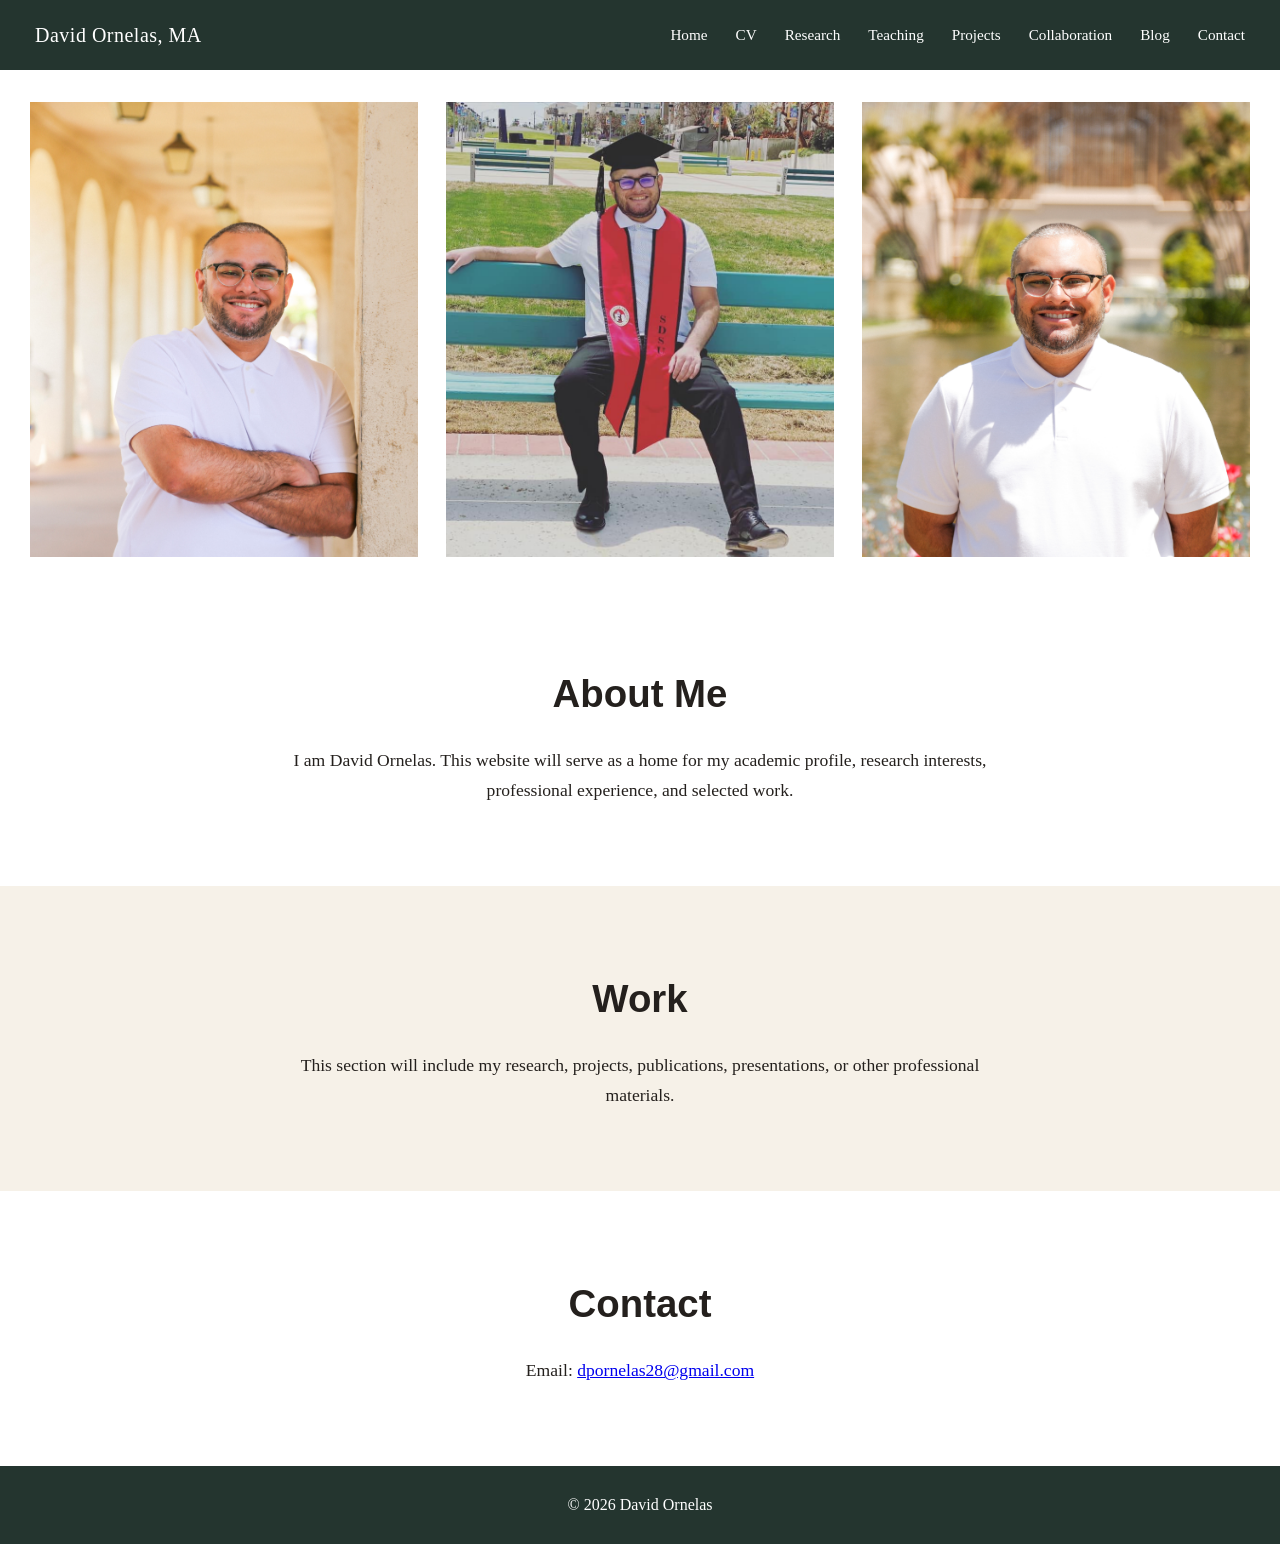
==== index.html @ c6db4a96 "Update stylesheet version in index.html" ====
<!DOCTYPE html>
<html lang="en">
<head>
  <meta charset="UTF-8" />
  <meta name="viewport" content="width=device-width, initial-scale=1.0" />
  <title>David Ornelas</title>
  <link rel="stylesheet" href="style.css?v=15" />
</head>
<body>

  <header class="navbar">
    <div class="name">David Ornelas, MA</div>

    <nav>
      <a href="index.html">Home</a>
      <a href="cv.html">CV</a>
      <a href="#research">Research</a>
      <a href="#work">Teaching</a>
      <a href="#projects">Projects</a>
      <a href="#collaboration">Collaboration</a>
      <a href="#blog">Blog</a>
      <a href="#contact">Contact</a>
    </nav>
  </header>

  <section class="photo-strip">
    <img src="26-IMG_0224.jpg" alt="Photo of David Ornelas">
    <img src="2nd%20pic.jpg" alt="Second photo">
    <img src="3rd%20pic.jpg" alt="Third photo">
  </section>

  <section id="about" class="section">
    <h2>About Me</h2>
    <p>
      I am David Ornelas. This website will serve as a home for my academic
      profile, research interests, professional experience, and selected work.
    </p>
  </section>

  <section id="work" class="section light">
    <h2>Work</h2>
    <p>
      This section will include my research, projects, publications,
      presentations, or other professional materials.
    </p>
  </section>

  <section id="contact" class="section">
    <h2>Contact</h2>
    <p>
      Email: <a href="mailto:dpornelas28@gmail.com">dpornelas28@gmail.com</a>
    </p>
  </section>

  <footer>
    <p>© 2026 David Ornelas</p>
  </footer>

</body>
</html>
---- style.css ----
* {
  margin: 0;
  padding: 0;
  box-sizing: border-box;
}

body {
  font-family: Georgia, "Times New Roman", serif;
  color: #24201d;
  background: #ffffff;
  line-height: 1.7;
}

.navbar {
  background: #24352f;
  color: white;
  height: 70px;
  display: flex;
  align-items: center;
  justify-content: space-between;
  padding: 0 55px;
}

.name {
  font-size: 1.4rem;
  letter-spacing: 1px;
}

nav a {
  color: white;
  text-decoration: none;
  margin-left: 35px;
  font-size: 1rem;
}

.hero {
  display: grid;
  grid-template-columns: 45% 55%;
  min-height: 620px;
  background: #f6f1e8;
}

.photo-box {
  display: flex;
  align-items: center;
  justify-content: center;
  padding: 60px;
}

.photo-box img {
  width: 100%;
  max-width: 420px;
  height: 520px;
  object-fit: cover;
  object-position: center;
  box-shadow: 0 15px 40px rgba(0,0,0,0.18);
}

.intro {
  display: flex;
  flex-direction: column;
  justify-content: center;
  padding: 70px;
}

.intro h1 {
  font-family: Arial, Helvetica, sans-serif;
  font-size: 4rem;
  line-height: 1.1;
  margin-bottom: 10px;
}

.intro h2 {
  font-size: 1.7rem;
  font-weight: normal;
  margin-bottom: 25px;
  color: #6f7f68;
}

.intro p {
  max-width: 560px;
  font-size: 1.1rem;
  margin-bottom: 30px;
}

.button {
  display: inline-block;
  width: fit-content;
  padding: 12px 28px;
  border: 1px solid #6f7f68;
  color: #6f7f68;
  text-decoration: none;
  background: transparent;
}

.button:hover {
  background: #6f7f68;
  color: white;
}

.section {
  padding: 80px 15%;
  text-align: center;
}

.section h2 {
  font-family: Arial, Helvetica, sans-serif;
  font-size: 2.4rem;
  margin-bottom: 20px;
}

.section p {
  max-width: 750px;
  margin: 0 auto;
  font-size: 1.1rem;
}

.light {
  background: #f6f1e8;
}

footer {
  background: #24352f;
  color: white;
  text-align: center;
  padding: 25px;
}

@media (max-width: 850px) {
  .navbar {
    height: auto;
    flex-direction: column;
    padding: 20px;
    gap: 12px;
  }

  nav a {
    margin: 0 10px;
  }

  .hero {
    grid-template-columns: 1fr;
  }

  .photo-box {
    padding: 40px 25px 10px;
  }

  .photo-box img {
    height: 430px;
  }

  .intro {
    padding: 40px 30px 70px;
    text-align: center;
    align-items: center;
  }

  .intro h1 {
    font-size: 2.8rem;
  }
}

/* Updated color palette */
.navbar,
footer {
  background: #24352f;
}

body {
  color: #24201d;
  background: #ffffff;
}

.hero,
.light {
  background: #f6f1e8;
}

.intro h2 {
  color: #6f7f68;
}

.button {
  border-color: #6f7f68;
  color: #6f7f68;
}

.button:hover {
  background: #6f7f68;
  color: white;
}

.cv-page {
  background: #f6f1e8;
  min-height: 100vh;
  padding: 80px 15%;
}

.cv-page h1 {
  font-family: Arial, Helvetica, sans-serif;
  font-size: 3rem;
  text-align: center;
  margin-bottom: 50px;
  color: #24201d;
}

.cv-block {
  max-width: 850px;
  margin: 0 auto 45px;
  text-align: left;
}

.cv-block h2 {
  font-family: Arial, Helvetica, sans-serif;
  font-size: 1.6rem;
  margin-bottom: 12px;
  color: #24352f;
}

.cv-block p {
  font-size: 1.1rem;
}

.course-list {
  margin-left: 25px;
  line-height: 1.9;
  font-size: 1.05rem;
}

/* CV page layout */

.cv-site-page {
  background: #e6e6e6;
  padding: 14px 0 45px;
  min-height: 100vh;
}

.cv-content-card {
  background: #ffffff;
  max-width: 1120px;
  margin: 0 auto;
  color: #333333;
  font-family: Arial, Helvetica, sans-serif;
}

.cv-page-title {
  background: #f7f7f7;
  color: #5a5a5a;
  font-size: 1.7rem;
  padding: 24px 22px;
  font-family: Georgia, "Times New Roman", serif;
}

.cv-section-block {
  padding: 24px 22px;
  text-align: left;
}

.cv-section-block h1 {
  font-family: Georgia, "Times New Roman", serif;
  font-size: 1.8rem;
  color: #444444;
  margin-bottom: 20px;
}

.cv-section-block h2 {
  font-size: 1rem;
  color: #333333;
  margin: 24px 0 16px;
  font-weight: bold;
}

.cv-section-block p {
  font-size: 1rem;
  line-height: 1.65;
  margin-bottom: 22px;
}

.cv-section-block a {
  color: red;
  text-decoration: none;
}

.cv-section-block a:hover {
  text-decoration: underline;
}

.orcid-line {
  margin-top: 24px;
}

.cv-divider {
  border: none;
  border-top: 2px solid #777777;
  margin: 0 22px;
}

.cv-embed-box {
  width: 100%;
  height: 610px;
  background: #222222;
  margin-top: 20px;
  overflow: hidden;
}

.cv-embed-box iframe {
  width: 100%;
  height: 100%;
  border: none;
  background: white;
}

.course-heading {
  margin-top: 26px;
  margin-bottom: 18px;
}

.cv-course-list {
  list-style-type: square;
  margin-left: 22px;
  margin-bottom: 28px;
  padding-left: 14px;
}

.cv-course-list li {
  font-size: 1rem;
  line-height: 1.55;
  margin-bottom: 4px;
}

/* Mobile CV page */

@media (max-width: 850px) {
  .cv-site-page {
    padding: 0;
  }

  .cv-content-card {
    width: 100%;
  }

  .cv-page-title {
    font-size: 1.5rem;
  }

  .cv-section-block {
    padding: 22px 18px;
  }

  .cv-embed-box {
    height: 480px;
  }
}

/* Make CV page font match navigation style */

.cv-site-page,
.cv-content-card,
.cv-page-title,
.cv-section-block,
.cv-section-block h1,
.cv-section-block h2,
.cv-section-block p,
.cv-course-list,
.cv-course-list li {
  font-family: Georgia, "Times New Roman", serif;
}

/* Zoom out embedded CV */

.cv-embed-box {
  height: 750px;
  overflow: hidden;
  background: #ffffff;
}

.cv-embed-box iframe {
  width: 125%;
  height: 125%;
  transform: scale(0.8);
  transform-origin: top left;
  border: none;
}

/* Final CV color override: match green and white navigation */

.cv-site-page {
  background: #ffffff !important;
}

.cv-content-card {
  background: #ffffff !important;
  color: #24201d !important;
}

.cv-page-title {
  background: #24352f !important;
  color: #ffffff !important;
}

.cv-section-block {
  background: #ffffff !important;
}

.cv-section-block h1,
.cv-section-block h2 {
  color: #24352f !important;
}

.cv-section-block p,
.cv-course-list li {
  color: #24201d !important;
}

.cv-divider {
  border-top: 2px solid #24352f !important;
}

.cv-section-block a {
  color: #24352f !important;
  font-weight: bold;
  text-decoration: none;
}

.cv-section-block a:hover {
  color: #6f7f68 !important;
  text-decoration: underline;
}

.cv-embed-box {
  background: #ffffff !important;
}

/* Shorten navigation bar spacing */

.navbar {
  padding: 0 35px;
}

.name {
  font-size: 1.25rem;
  letter-spacing: 0.5px;
}

nav a {
  margin-left: 24px;
  font-size: 0.95rem;
}

/* Three-image photo strip on homepage */

.photo-strip {
  display: grid;
  grid-template-columns: repeat(3, 1fr);
  gap: 28px;
  padding: 32px 30px 24px;
  background: #ffffff;
}

.photo-strip img {
  width: 100%;
  height: 455px;
  object-fit: cover;
  object-position: center;
  display: block;
}

@media (max-width: 850px) {
  .photo-strip {
    grid-template-columns: 1fr;
    padding: 20px;
  }

  .photo-strip img {
    height: 360px;
  }
}
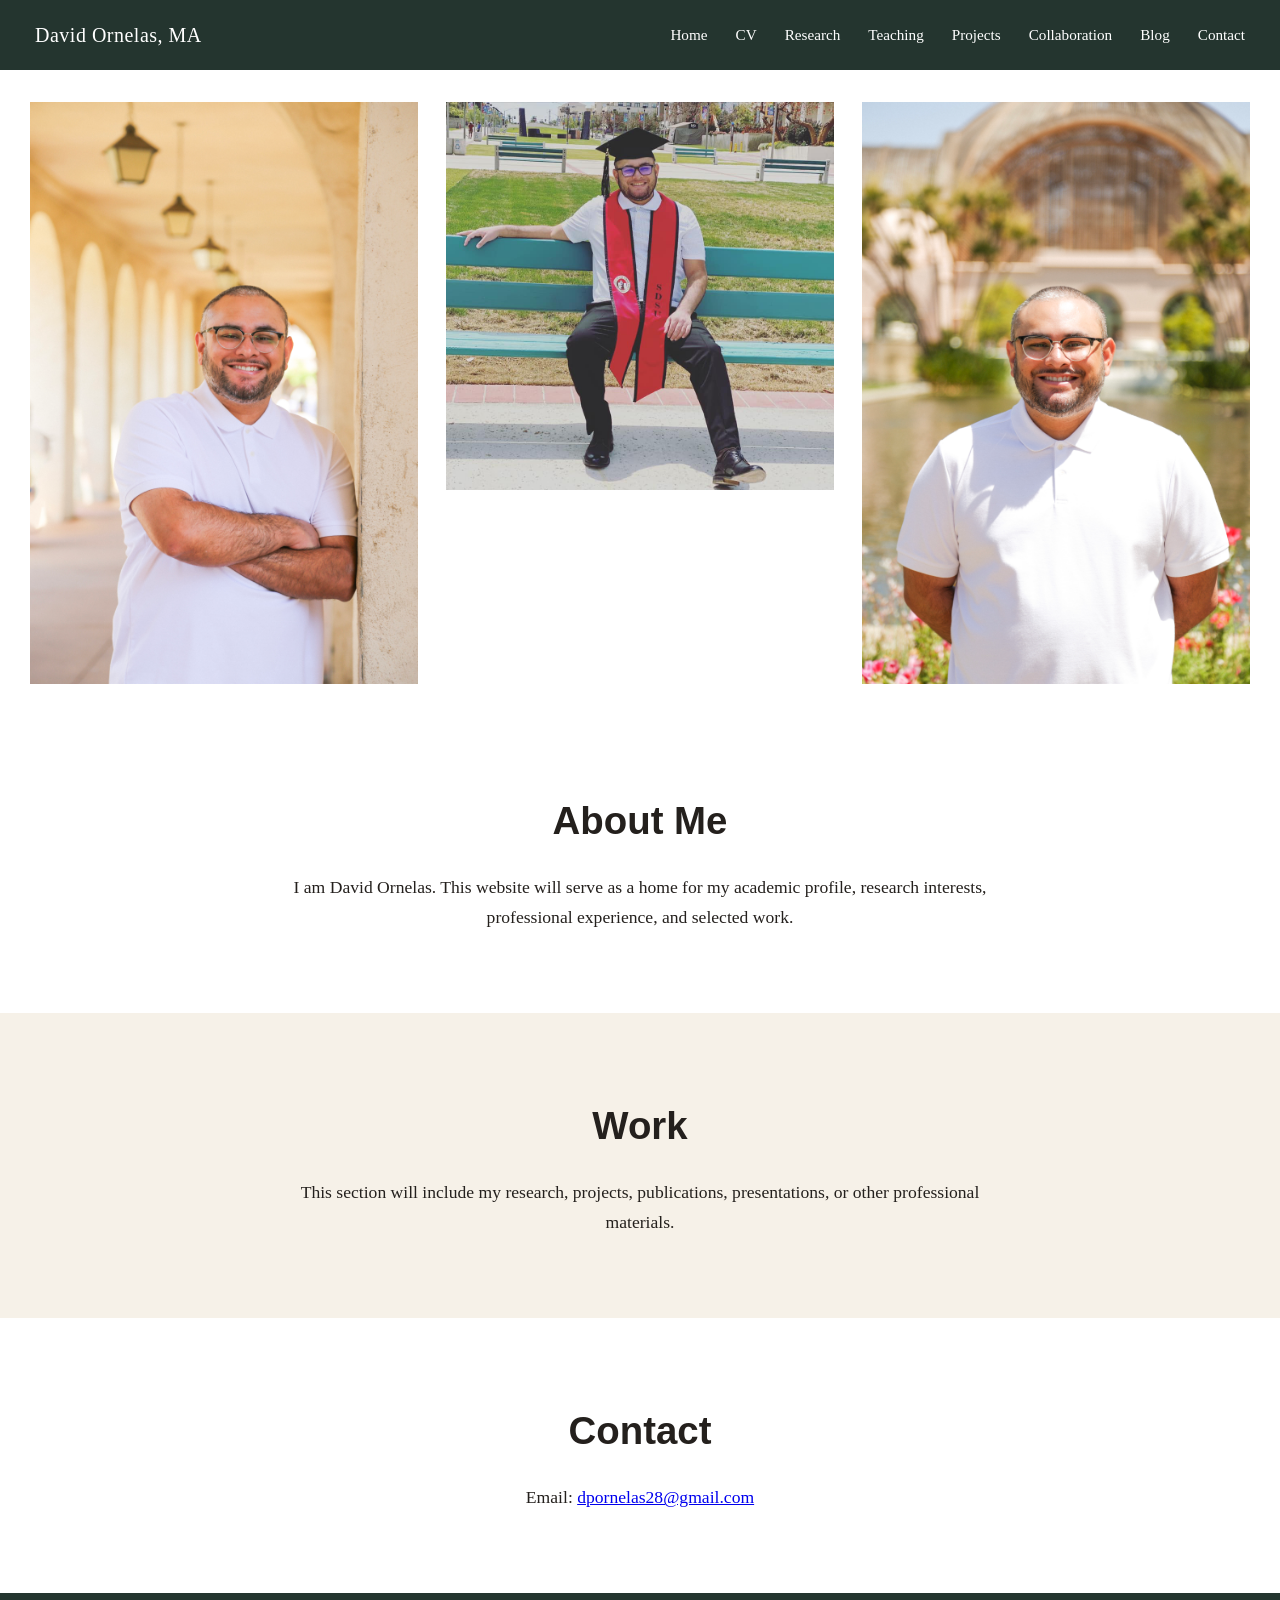
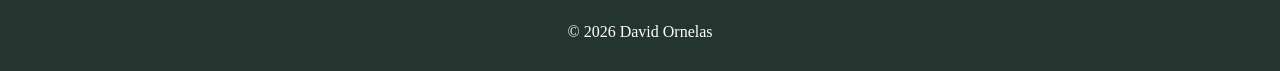
==== commit 96b2de60: "Update index.html" ====
--- a/index.html
+++ b/index.html
@@ -4,7 +4,7 @@
   <meta charset="UTF-8" />
   <meta name="viewport" content="width=device-width, initial-scale=1.0" />
   <title>David Ornelas</title>
-  <link rel="stylesheet" href="style.css?v=15" />
+  <link rel="stylesheet" href="style.css?v=16" />
 </head>
 <body>
 
--- a/style.css
+++ b/style.css
@@ -461,9 +461,10 @@
 .photo-strip img {
   width: 100%;
   height: 455px;
-  object-fit: cover;
+  object-fit: contain;
   object-position: center;
   display: block;
+  background: #ffffff;
 }
 
 @media (max-width: 850px) {
@@ -476,3 +477,22 @@
     height: 360px;
   }
 }
+
+/* Final photo strip fix: show full images */
+
+.photo-strip {
+  display: grid;
+  grid-template-columns: repeat(3, 1fr);
+  gap: 28px;
+  padding: 32px 30px 24px;
+  background: #ffffff;
+  align-items: start;
+}
+
+.photo-strip img {
+  width: 100% !important;
+  height: auto !important;
+  object-fit: unset !important;
+  object-position: center !important;
+  display: block;
+}
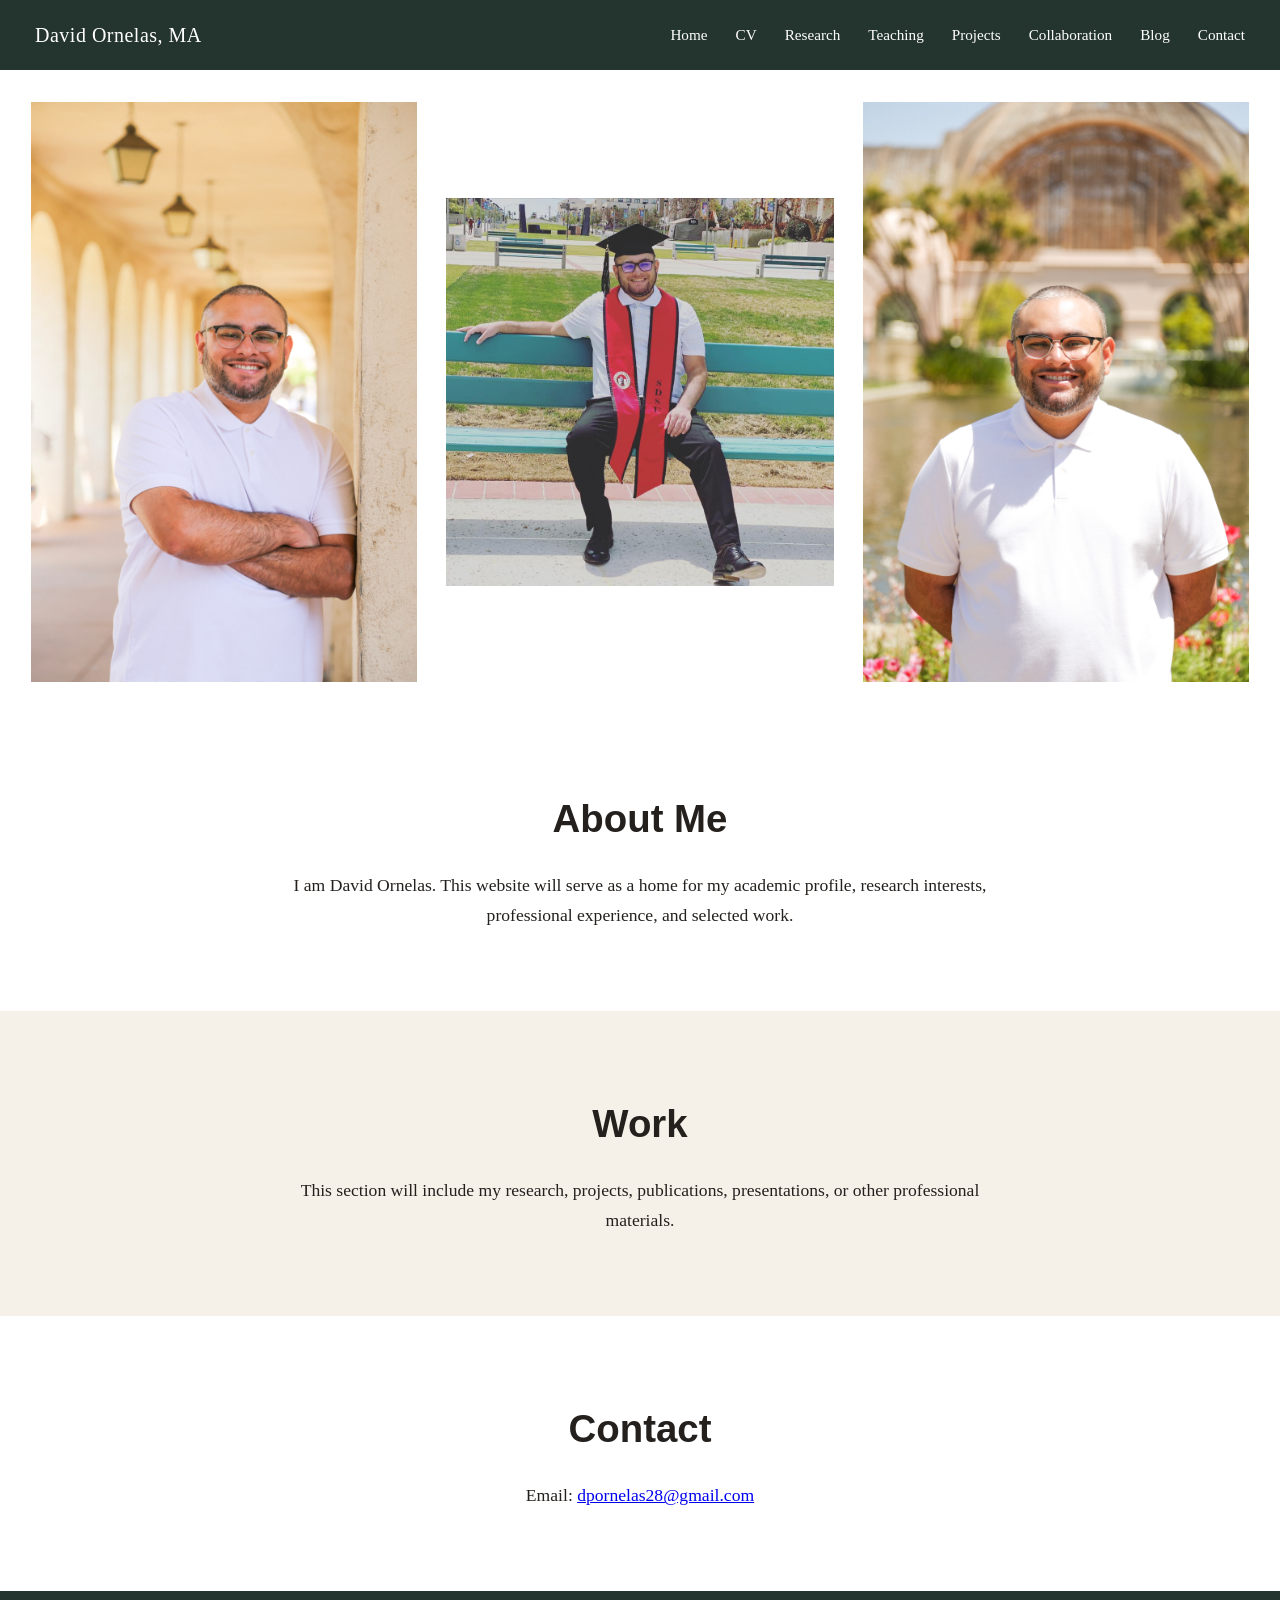
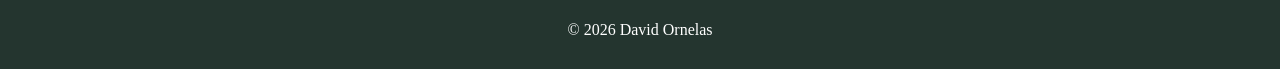
==== commit da1d120b: "Update index.html" ====
--- a/index.html
+++ b/index.html
@@ -4,7 +4,7 @@
   <meta charset="UTF-8" />
   <meta name="viewport" content="width=device-width, initial-scale=1.0" />
   <title>David Ornelas</title>
-  <link rel="stylesheet" href="style.css?v=16" />
+  <link rel="stylesheet" href="style.css?v=17" />
 </head>
 <body>
 
--- a/style.css
+++ b/style.css
@@ -496,3 +496,23 @@
   object-position: center !important;
   display: block;
 }
+
+/* Make homepage photo strip the same height */
+
+.photo-strip {
+  display: grid;
+  grid-template-columns: repeat(3, 1fr);
+  gap: 28px;
+  padding: 32px 30px 24px;
+  background: #ffffff;
+  align-items: stretch;
+}
+
+.photo-strip img {
+  width: 100% !important;
+  height: 580px !important;
+  object-fit: contain !important;
+  object-position: center !important;
+  background: #ffffff;
+  display: block;
+}
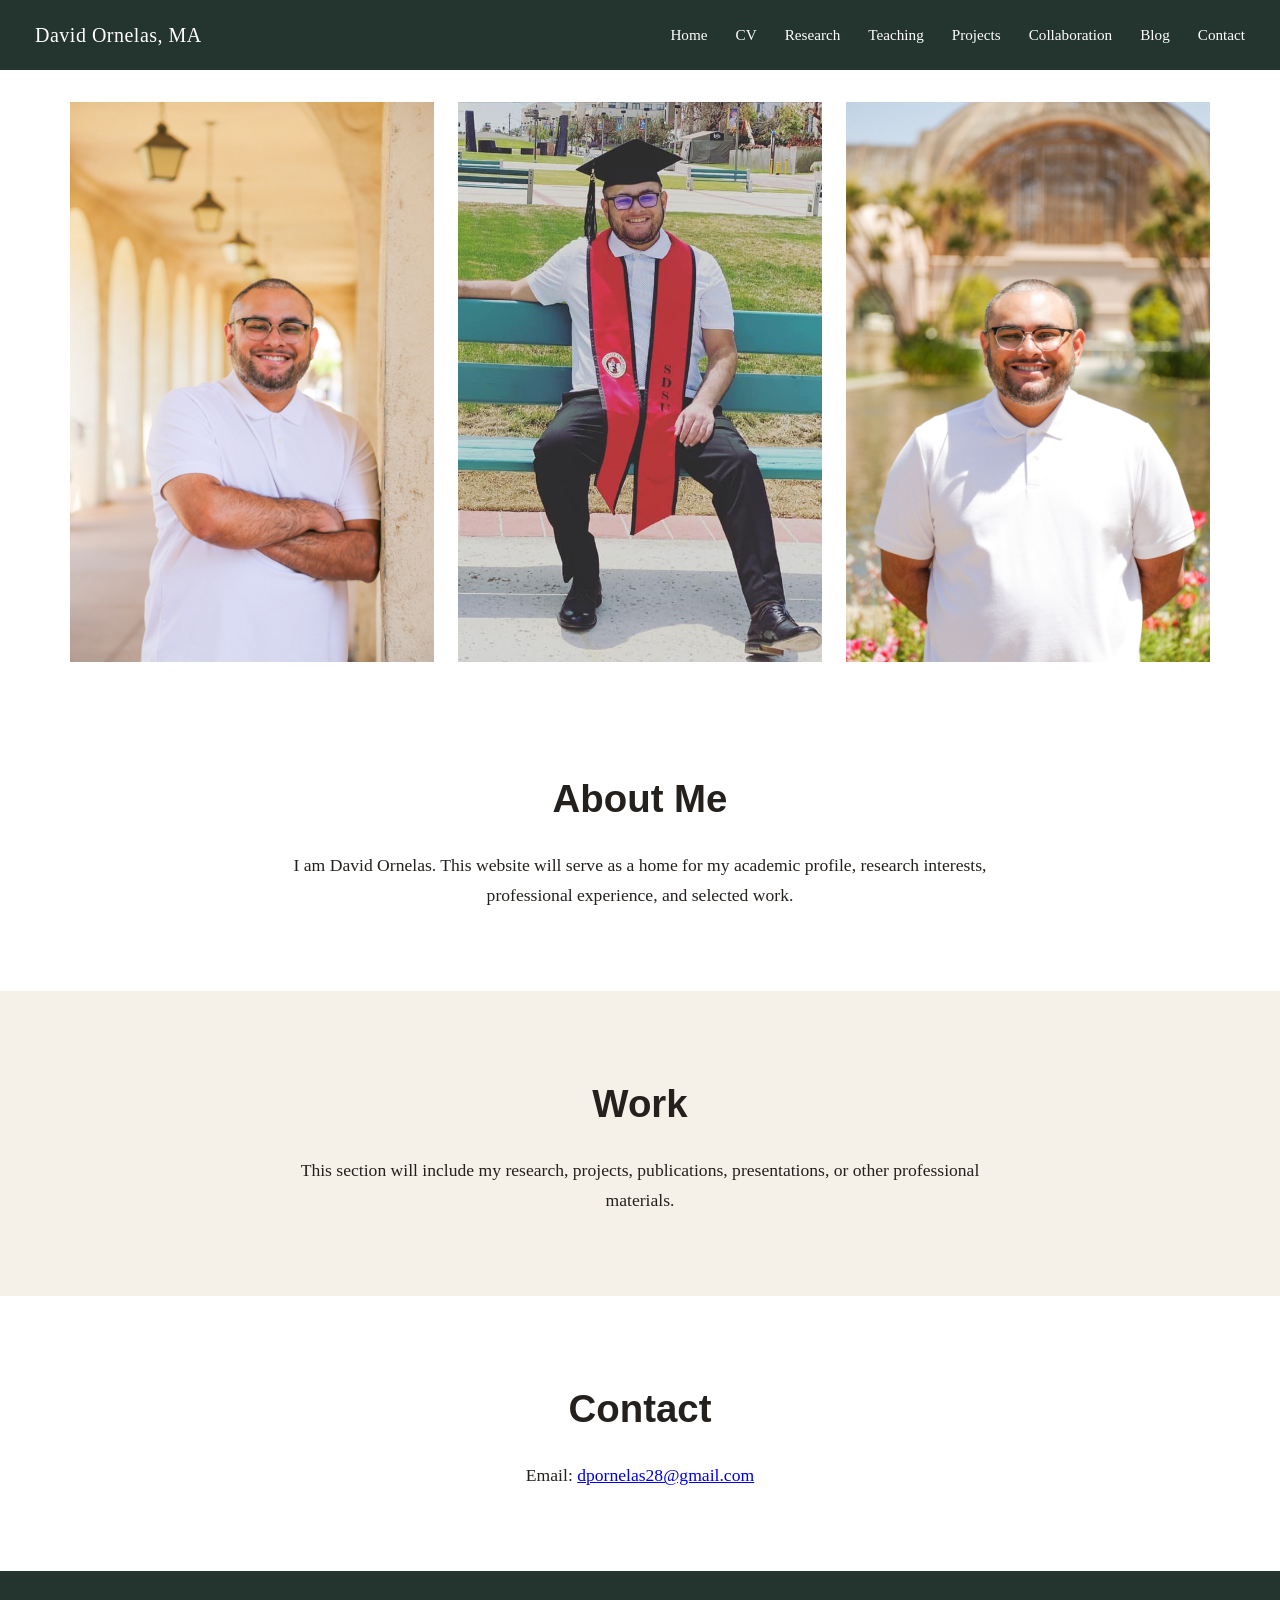
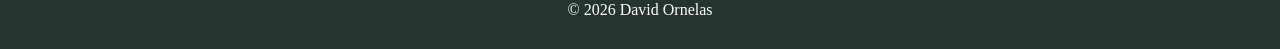
==== commit f93b10cc: "Update index.html" ====
--- a/index.html
+++ b/index.html
@@ -4,7 +4,7 @@
   <meta charset="UTF-8" />
   <meta name="viewport" content="width=device-width, initial-scale=1.0" />
   <title>David Ornelas</title>
-  <link rel="stylesheet" href="style.css?v=17" />
+  <link rel="stylesheet" href="style.css?v=18" />
 </head>
 <body>
 
--- a/style.css
+++ b/style.css
@@ -516,3 +516,23 @@
   background: #ffffff;
   display: block;
 }
+
+/* Make homepage photo strip closer together */
+
+.photo-strip {
+  max-width: 1180px;
+  margin: 0 auto;
+  display: grid;
+  grid-template-columns: repeat(3, 1fr);
+  gap: 24px;
+  padding: 32px 20px 24px;
+  background: #ffffff;
+}
+
+.photo-strip img {
+  width: 100% !important;
+  height: 560px !important;
+  object-fit: cover !important;
+  object-position: center !important;
+  display: block;
+}
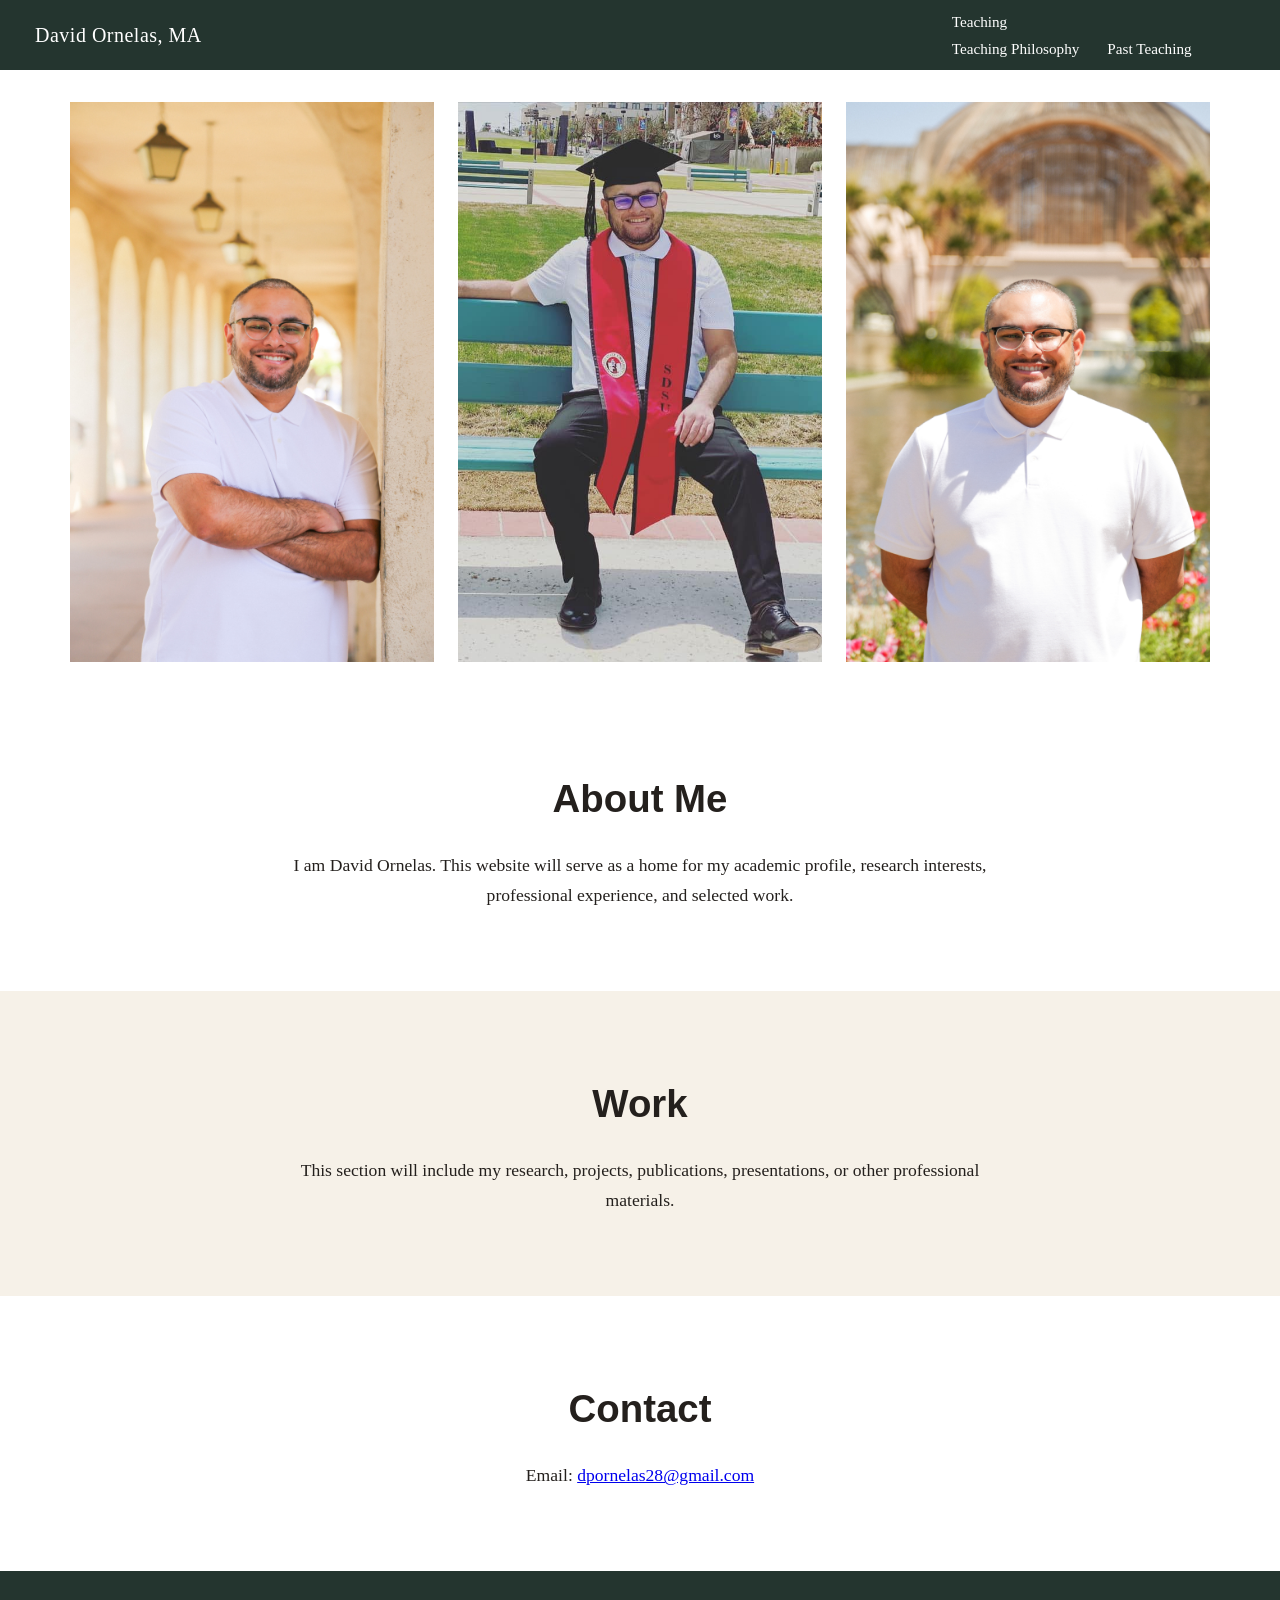
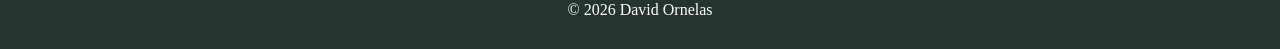
==== commit f6666bd1: "Update index.html" ====
--- a/index.html
+++ b/index.html
@@ -14,12 +14,20 @@
     <nav>
       <a href="index.html">Home</a>
       <a href="cv.html">CV</a>
-      <a href="#research">Research</a>
-      <a href="#work">Teaching</a>
-      <a href="#projects">Projects</a>
-      <a href="#collaboration">Collaboration</a>
-      <a href="#blog">Blog</a>
-      <a href="#contact">Contact</a>
+      <a href="index.html#research">Research</a>
+
+      <div class="dropdown">
+        <a href="teaching.html" class="dropbtn">Teaching</a>
+        <div class="dropdown-content">
+          <a href="teaching.html#teaching-philosophy">Teaching Philosophy</a>
+          <a href="teaching.html#past-teaching">Past Teaching</a>
+        </div>
+      </div>
+
+      <a href="index.html#projects">Projects</a>
+      <a href="index.html#collaboration">Collaboration</a>
+      <a href="index.html#blog">Blog</a>
+      <a href="index.html#contact">Contact</a>
     </nav>
   </header>
 
--- a/style.css
+++ b/style.css
@@ -536,3 +536,76 @@
   object-position: center !important;
   display: block;
 }
+
+/* Teaching page */
+
+.teaching-page {
+  background: #ffffff;
+  padding: 14px 0 45px;
+  min-height: 100vh;
+}
+
+.teaching-content-card {
+  background: #ffffff;
+  max-width: 1120px;
+  margin: 0 auto;
+  color: #24201d;
+  font-family: Georgia, "Times New Roman", serif;
+}
+
+.teaching-page-title {
+  background: #24352f;
+  color: #ffffff;
+  font-size: 1.7rem;
+  padding: 24px 22px;
+  font-family: Georgia, "Times New Roman", serif;
+}
+
+.teaching-section-block {
+  padding: 28px 22px;
+  text-align: left;
+}
+
+.teaching-section-block h1 {
+  font-size: 1.8rem;
+  color: #24352f;
+  margin-bottom: 18px;
+}
+
+.teaching-section-block p {
+  font-size: 1rem;
+  line-height: 1.65;
+  margin-bottom: 18px;
+}
+
+.teaching-divider {
+  border: none;
+  border-top: 2px solid #24352f;
+  margin: 0 22px;
+}
+
+.teaching-list {
+  list-style-type: square;
+  margin-left: 24px;
+  padding-left: 14px;
+}
+
+.teaching-list li {
+  font-size: 1rem;
+  line-height: 1.65;
+  margin-bottom: 6px;
+}
+
+@media (max-width: 850px) {
+  .teaching-content-card {
+    width: 100%;
+  }
+
+  .teaching-page-title {
+    font-size: 1.5rem;
+  }
+
+  .teaching-section-block {
+    padding: 24px 18px;
+  }
+}
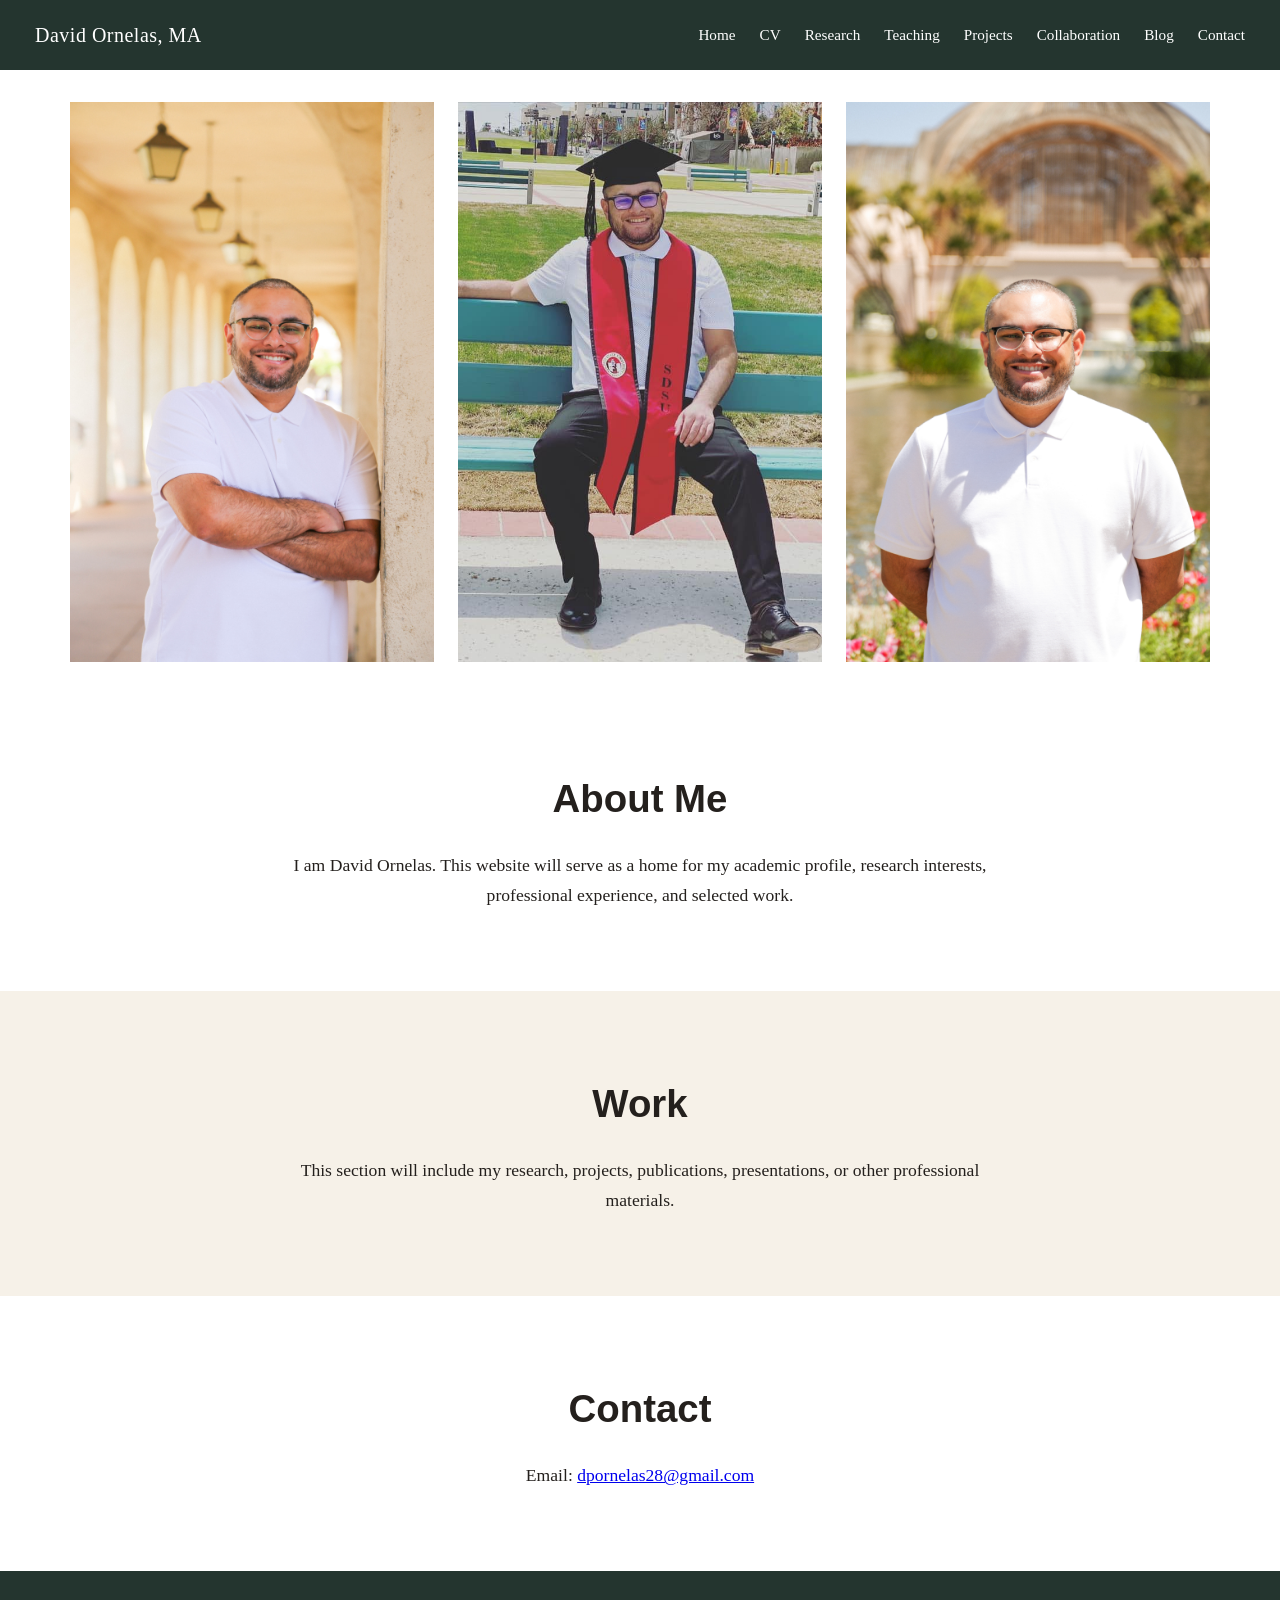
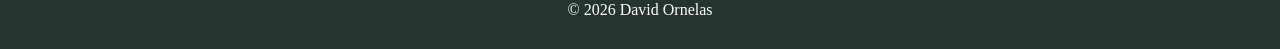
==== commit bd134124: "Update index.html" ====
--- a/index.html
+++ b/index.html
@@ -27,7 +27,7 @@
       <a href="index.html#projects">Projects</a>
       <a href="index.html#collaboration">Collaboration</a>
       <a href="index.html#blog">Blog</a>
-      <a href="index.html#contact">Contact</a>
+      <a href="#contact">Contact</a>
     </nav>
   </header>
 
--- a/style.css
+++ b/style.css
@@ -609,3 +609,53 @@
     padding: 24px 18px;
   }
 }
+
+/* Teaching dropdown menu */
+
+nav {
+  display: flex;
+  align-items: center;
+}
+
+.dropdown {
+  position: relative;
+  display: inline-block;
+}
+
+.dropdown .dropbtn {
+  color: white;
+  text-decoration: none;
+  margin-left: 24px;
+  font-size: 0.95rem;
+}
+
+.dropdown-content {
+  display: none;
+  position: absolute;
+  top: 100%;
+  left: 18px;
+  background: #ffffff;
+  min-width: 210px;
+  box-shadow: 0 8px 18px rgba(0, 0, 0, 0.15);
+  z-index: 1000;
+}
+
+.dropdown-content a {
+  display: block;
+  color: #24352f;
+  padding: 12px 16px;
+  text-decoration: none;
+  margin-left: 0;
+  font-size: 0.95rem;
+  white-space: nowrap;
+}
+
+.dropdown-content a:hover {
+  background: #f6f1e8;
+  color: #24352f;
+}
+
+.dropdown:hover .dropdown-content,
+.dropdown:focus-within .dropdown-content {
+  display: block;
+}
